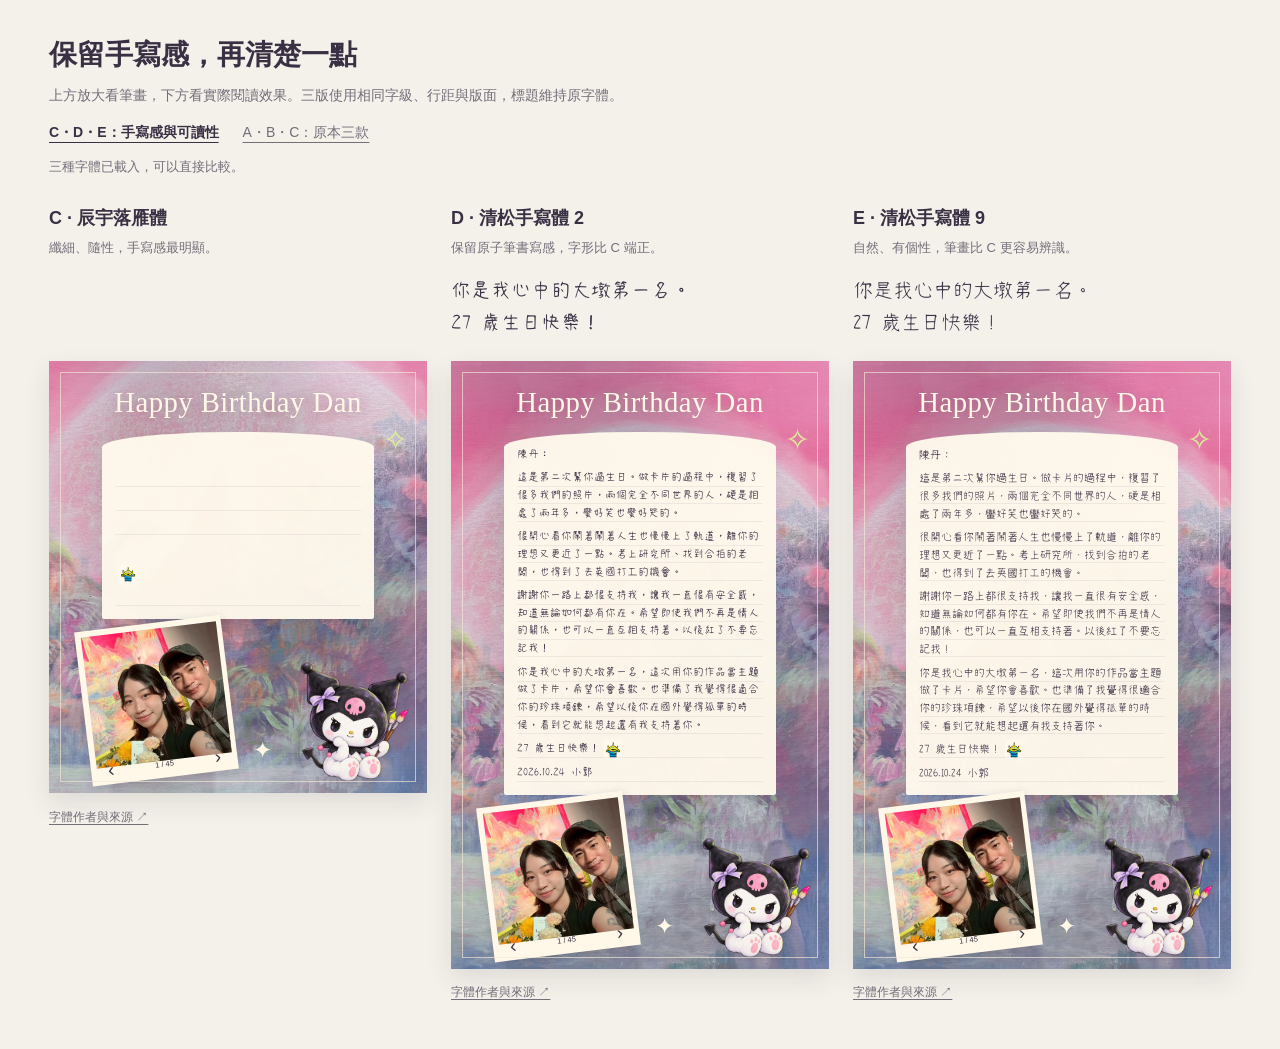
==== font-preview.html @ e59217b4 "Apply handwritten lettering and refine card proportions" ====
<!doctype html>
<html lang="zh-Hant">
<head>
  <meta charset="utf-8">
  <meta name="viewport" content="width=device-width, initial-scale=1">
  <title>三種手寫字體比較 · Dan 的生日卡片</title>
  <link rel="stylesheet" href="./styles.css">
  <style>
    @font-face { font-family: 'Birthday Preview A'; src: url('./assets/font-preview/wenkai.woff2') format('woff2'); font-weight: 400; font-display: swap; }
    @font-face { font-family: 'Birthday Preview B'; src: url('./assets/font-preview/iansui.woff2') format('woff2'); font-weight: 400; font-display: swap; }
    @font-face { font-family: 'Birthday Preview C'; src: url('./assets/font-preview/chenyu.woff2') format('woff2'); font-weight: 400; font-display: swap; }
    @font-face { font-family: 'Birthday Preview D'; src: url('./assets/fonts/letter-handwriting.woff2') format('woff2'); font-weight: 400; font-display: swap; }
    @font-face { font-family: 'Birthday Preview E'; src: url('./assets/font-preview/jason9.woff2') format('woff2'); font-weight: 400; font-display: swap; }
    body { background: #f4f1eb; }
    .preview-page { display: block; place-items: normal; max-width: 1246px; margin: auto; padding: 36px 32px 48px; }
    .preview-heading { margin: 0 0 10px; font-size: 28px; font-weight: 600; }
    .preview-intro { margin: 0; color: #756d78; font-size: 14px; line-height: 1.7; }
    .preview-status { min-height: 24px; margin: 8px 0 24px; color: #756d78; font-size: 13px; }
    .preview-nav { display: flex; flex-wrap: wrap; gap: 12px 24px; margin: 16px 0; font-size: 14px; }
    .preview-nav a { color: #756d78; text-underline-offset: 5px; }
    .preview-nav a[aria-current="page"] { color: #3a3044; font-weight: 600; }
    .preview-grid { display: grid; width: 100%; grid-template-columns: repeat(3, minmax(0, 1fr)); gap: 24px; align-items: start; }
    .preview-option { min-width: 0; }
    .preview-label { margin: 0 0 8px; font-size: 18px; font-weight: 600; }
    .preview-description { margin: 0; color: #756d78; font-size: 13px; line-height: 1.6; }
    .preview-sample { font-family: var(--preview-font), serif; font-size: 20px; font-weight: 400; line-height: 1.6; margin: 16px 0 22px; white-space: pre-line; min-height: 64px; }
    .preview-option .card { width: 100%; }
    .preview-option .letter-message { font-family: var(--preview-font), serif; }
    .preview-source { display: inline-block; margin-top: 16px; color: #756d78; font-size: 12px; text-underline-offset: 3px; }
    @media (max-width: 980px) {
      .preview-page { padding: 28px 12px; }
      .preview-grid { grid-template-columns: minmax(0, 378px); justify-content: center; gap: 40px; }
      .preview-heading, .preview-intro, .preview-status { max-width: 378px; margin-left: auto; margin-right: auto; }
    }
  </style>
</head>
<body>
  <main class="preview-page">
    <h1 class="preview-heading">三種手寫字體，放進同一張卡片</h1>
    <p class="preview-intro">上方放大看筆畫，下方看實際閱讀效果。三版使用相同字級、行距與版面，標題維持原字體。</p>
    <nav class="preview-nav" aria-label="字體比較組別">
      <a href="?set=natural" data-set="natural">C・D・E：手寫感與可讀性</a>
      <a href="?set=original" data-set="original">A・B・C：原本三款</a>
    </nav>
    <p class="preview-status" role="status">正在載入三種字體…</p>
    <div class="preview-grid"></div>
  </main>
  <script type="module">
    import { cardContent } from './card-content.js';
    import { createBackground } from './components/background.js';
    import { createTitle } from './components/title.js';
    import { createLetter } from './components/letter.js';
    import { createAlbum } from './components/album.js';
    import { createCharacter } from './components/character.js';
    import { createDecorations } from './components/decorations.js';

    const allOptions = [
      { id: 'A', name: '霞鶩文楷 TC', description: '工整、溫柔，長段落比較容易讀。', source: 'https://github.com/lxgw/LxgwWenkaiTC' },
      { id: 'B', name: '芫荽', description: '筆觸自然，像認真寫下的一封信。', source: 'https://github.com/ButTaiwan/iansui' },
      { id: 'C', name: '辰宇落雁體', description: '纖細、隨性，手寫感最明顯。', source: 'https://github.com/Chenyu-otf/chenyuluoyan_thin' },
      { id: 'D', name: '清松手寫體 2', description: '保留原子筆書寫感，字形比 C 端正。', source: 'https://github.com/max32002/JasonHandWritingFonts' },
      { id: 'E', name: '清松手寫體 9', description: '自然、有個性，筆畫比 C 更容易辨識。', source: 'https://github.com/jasonhandwriting/JasonHandwriting' },
    ];
    const group = new URLSearchParams(location.search).get('set') === 'original' ? 'original' : 'natural';
    const options = group === 'original' ? allOptions.slice(0, 3) : allOptions.slice(2);
    document.querySelector(`[data-set="${group}"]`).setAttribute('aria-current', 'page');
    if (group === 'natural') document.querySelector('.preview-heading').textContent = '保留手寫感，再清楚一點';

    for (const option of options) {
      const section = document.createElement('section');
      section.className = 'preview-option';
      section.style.setProperty('--preview-font', `'Birthday Preview ${option.id}'`);
      section.innerHTML = `<h2 class="preview-label">${option.id} · ${option.name}</h2>
        <p class="preview-description">${option.description}</p>
        <p class="preview-sample">你是我心中的大墩第一名。\n27 歲生日快樂！</p>`;
      const card = document.createElement('article');
      card.className = 'card';
      card.setAttribute('aria-label', `${option.name}卡片預覽`);
      card.append(
        createBackground(cardContent.background), createTitle(cardContent.title),
        createLetter(cardContent.letter, cardContent.letterSticker), createAlbum(cardContent.photos),
        createCharacter(cardContent.character), createDecorations(),
      );
      const source = document.createElement('a');
      source.className = 'preview-source';
      source.href = option.source;
      source.textContent = '字體作者與來源 ↗';
      section.append(card, source);
      document.querySelector('.preview-grid').append(section);
    }

    try {
      await Promise.all(options.map(option => document.fonts.load(`16px "Birthday Preview ${option.id}"`)));
      document.querySelector('.preview-status').textContent = '三種字體已載入，可以直接比較。';
    } catch {
      document.querySelector('.preview-status').textContent = '字體尚未載入成功，請重新整理後再比較。';
    }
  </script>
</body>
</html>
---- styles.css ----
@import './components/background.css';
@import './components/title.css';
@import './components/subtitle.css';
@import './components/letter.css';
@import './components/album.css';
@import './components/character.css';
@import './components/decorations.css';

* { box-sizing: border-box; }
body { margin: 0; background: #f4f1eb; color: #3a3044; font-family: -apple-system, BlinkMacSystemFont, 'PingFang TC', sans-serif; }
main { min-height: 100svh; display: grid; place-items: center; padding: 12px 8px; }
.card { width: min(100%, 520px); position: relative; overflow: hidden; container-type: inline-size; background: #c4b2d7; box-shadow: 0 10px 24px #30252b1c; }
.card img { display: block; }
button { font: inherit; color: inherit; cursor: pointer; touch-action: manipulation; }
button:focus-visible { outline: 3px solid #8356a1; outline-offset: 3px; }
body:has(dialog[open]) { overflow: hidden; }
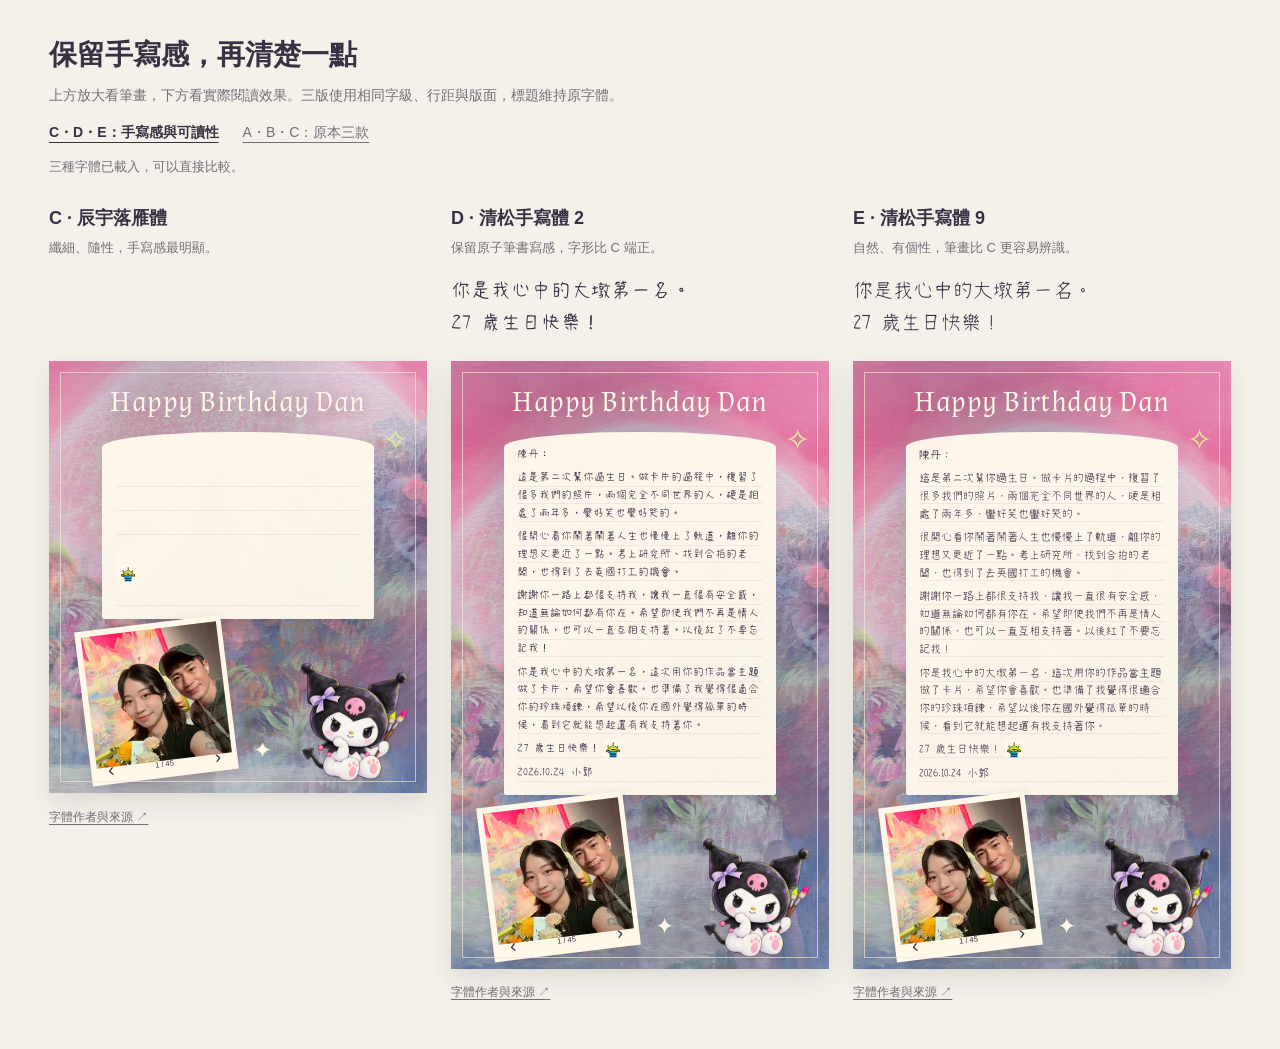
==== commit 305bc335: "Refine album artwork and typography, optimize image loading" ====
--- a/font-preview.html
+++ b/font-preview.html
@@ -78,7 +78,7 @@
       card.setAttribute('aria-label', `${option.name}卡片預覽`);
       card.append(
         createBackground(cardContent.background), createTitle(cardContent.title),
-        createLetter(cardContent.letter, cardContent.letterSticker), createAlbum(cardContent.photos),
+        createLetter(cardContent.letter, cardContent.letterSticker), createAlbum(cardContent.photos, cardContent.albumBackground),
         createCharacter(cardContent.character), createDecorations(),
       );
       const source = document.createElement('a');
